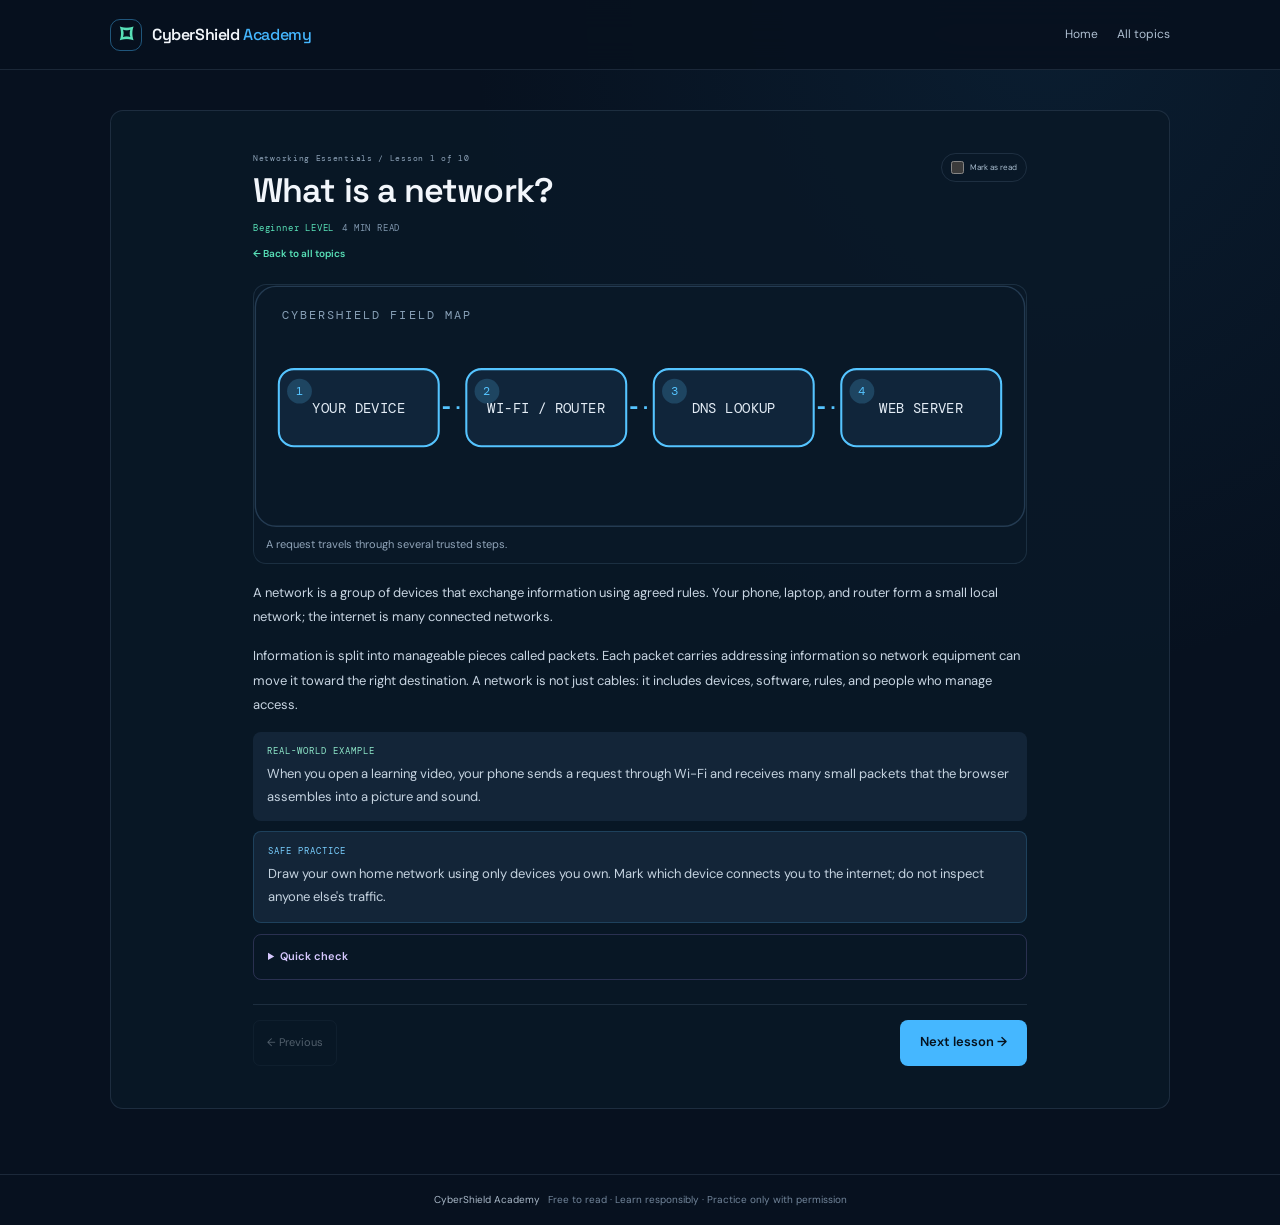
==== article.html @ 7ba35848 "Publish open learning library and article pages" ====
<!DOCTYPE html>
<html lang="en">
<head>
    <meta charset="UTF-8">
    <meta name="viewport" content="width=device-width, initial-scale=1.0">
    <meta name="theme-color" content="#07111f">
    <meta name="description" content="Read free programming, computer science, algorithms, and cybersecurity lessons with explanations, code, diagrams, practice, and quick checks.">
    <title>Article | CyberShield Academy</title>
    <link rel="stylesheet" href="style.css">
</head>
<body class="app-page learn-page-body article-only">
    <header class="app-header">
        <a class="brand" href="index.html" aria-label="CyberShield Academy home"><span class="brand-mark" aria-hidden="true">⌑</span><span>CyberShield <strong>Academy</strong></span></a>
        <nav aria-label="Article navigation"><a href="index.html">Home</a><a href="learn.html#library">All topics</a></nav>
    </header>
    <main class="learn-page app-container">
        <section class="learn-intro">
            <p class="eyebrow"><span class="status-dot"></span> OPEN KNOWLEDGE · NO SIGN-IN REQUIRED</p>
            <div class="learn-intro-row">
                <div>
                    <h1>Learn technology,<br><span>one clear idea at a time.</span></h1>
                    <p>Explore Java, Python, C++, web development, databases, algorithms, AI, computer science, DevOps, and cybersecurity. Every lesson includes a clear explanation, a concept map, code, practice, and a quick check.</p>
                </div>
                <div class="learn-quick-stats" aria-label="Library facts"><div><strong id="learnPathCount">15</strong><span>guided paths</span></div><div><strong id="learnTotalCount">129</strong><span>free lessons</span></div><div><strong id="learnProgressCount">0 / 129</strong><span>read on this browser</span></div></div>
            </div>
        </section>

        <section class="learn-workspace" id="library" aria-label="Programming, computer science, and cybersecurity library">
            <aside class="learn-sidebar">
                <div class="learn-sidebar-title"><div><span class="eyebrow">STUDY BY PATH</span><h2>Topics</h2></div><span class="library-count" id="learnSidebarPathCount">15 PATHS</span></div>
                <div class="learn-path-list" id="pathFilters" role="group" aria-label="Choose a learning path"></div>
                <div class="learn-progress-card" aria-live="polite">
                    <span class="progress-label">YOUR READING PROGRESS</span>
                    <strong id="learnProgressText">0 of 129 lessons read</strong>
                    <div class="dashboard-progress" role="progressbar" aria-label="Lessons read in this browser" aria-valuemin="0" aria-valuemax="129" aria-valuenow="0"><span id="learnProgressFill"></span></div>
                    <small>Saved only on this browser. Reading never requires an account.</small>
                </div>
            </aside>

            <section class="learn-panel" aria-label="Selected learning path">
                <div class="learn-toolbar">
                    <div class="learn-course-heading">
                        <p class="eyebrow" id="activeCourseKicker">FOUNDATION</p>
                        <h2 id="activeCourseTitle">Loading lessons…</h2>
                        <p id="activeCourseDescription" class="app-muted"></p>
                    </div>
                    <div class="learn-search-wrap">
                        <label for="lessonSearch">Search every lesson</label>
                        <input id="lessonSearch" type="search" placeholder="Try “Java”, “arrays”, “SQL”, or “DNS”" autocomplete="off">
                        <div class="learn-level-filter"><label for="levelFilter">Level</label><select id="levelFilter"><option value="all">All levels</option><option value="Beginner">Beginner</option><option value="Intermediate">Intermediate</option><option value="Advanced">Advanced</option></select></div>
                    </div>
                </div>
                <div class="learn-content-grid">
                    <nav class="learn-topic-nav" aria-label="Lessons in this path">
                        <div class="learn-topic-heading"><strong>Lessons</strong><span id="lessonCountLabel">0 topics</span></div>
                        <div class="learn-topic-list" id="lessonCatalog" aria-live="polite"></div>
                        <p class="learn-no-results" id="noResults" hidden>No lessons match. Try another search or level.</p>
                    </nav>
                    <article class="topic-reader" id="lessonReader" aria-live="polite"></article>
                </div>
            </section>
        </section>
    </main>
    <footer class="app-footer learn-footer"><a href="index.html">CyberShield Academy</a><span>Free to read · Learn responsibly · Practice only with permission</span></footer>
    <script src="curriculum.js"></script>
    <script src="curriculum-programming.js"></script>
    <script src="learn.js"></script>
</body>
</html>
---- style.css ----
@import url('https://fonts.googleapis.com/css2?family=DM+Mono:wght@400;500&family=DM+Sans:wght@400;500;600;700&family=Space+Grotesk:wght@400;500;600;700&display=swap');

:root {
    color-scheme: dark;
    --bg: #07111f;
    --surface: #0c1929;
    --surface-raised: #102238;
    --line: rgba(153, 183, 215, .14);
    --text: #f2f6fb;
    --muted: #9aaabd;
    --blue: #45b7ff;
    --mint: #58e0b7;
    --font-body: "DM Sans", Arial, sans-serif;
    --font-display: "Space Grotesk", Arial, sans-serif;
    --font-mono: "DM Mono", Consolas, monospace;
}

* { box-sizing: border-box; }
html { scroll-behavior: smooth; scroll-padding-top: 85px; }
body { margin: 0; background: var(--bg); color: var(--text); font-family: var(--font-body); line-height: 1.6; }
a { color: inherit; text-decoration: none; }
button { font: inherit; }
button, a { -webkit-tap-highlight-color: transparent; }
button:focus-visible, a:focus-visible, summary:focus-visible, input:focus-visible, textarea:focus-visible { outline: 2px solid var(--mint); outline-offset: 4px; }
.section-wrap { width: min(1120px, calc(100% - 48px)); margin-inline: auto; }

.site-header { position: sticky; z-index: 20; top: 0; display: flex; align-items: center; justify-content: space-between; min-height: 76px; padding: 0 max(24px, calc((100% - 1120px) / 2)); border-bottom: 1px solid rgba(153, 183, 215, .1); background: rgba(7, 17, 31, .88); backdrop-filter: blur(18px); }
.brand { display: inline-flex; gap: 10px; align-items: center; font: 600 16px var(--font-display); letter-spacing: -.4px; white-space: nowrap; }
.brand strong { color: var(--blue); font-weight: 500; }
.brand-mark { display: grid; width: 32px; height: 32px; place-items: center; border: 1px solid rgba(69, 183, 255, .42); border-radius: 10px; color: var(--mint); font-size: 24px; line-height: 1; }
.main-nav { display: flex; align-items: center; gap: 32px; color: #b7c5d5; font-size: 13px; }
.main-nav a { transition: color .2s ease; }
.main-nav a:hover, .footer-links a:hover { color: var(--mint); }
.main-nav .nav-cta { padding: 9px 16px; border: 1px solid var(--line); border-radius: 8px; color: var(--text); }
.nav-cta span { padding-left: 6px; color: var(--mint); }
.menu-toggle { display: none; }

.hero { position: relative; display: grid; min-height: 600px; grid-template-columns: 1.05fr .95fr; align-items: center; gap: 54px; padding-block: 70px 80px; }
.hero::before { position: absolute; z-index: -1; top: 5%; left: -20%; width: 58%; height: 80%; border-radius: 50%; background: radial-gradient(ellipse, rgba(20, 91, 145, .16), transparent 67%); content: ""; pointer-events: none; }
.eyebrow { margin: 0 0 17px; color: var(--mint); font: 500 10px var(--font-mono); letter-spacing: 1.65px; }
.status-dot { display: inline-block; width: 7px; height: 7px; margin-right: 7px; border-radius: 50%; background: var(--mint); box-shadow: 0 0 12px rgba(88, 224, 183, .8); vertical-align: 1px; }
.hero h1, .section-heading h2, .about-copy h2, .contact-wrap h2 { margin: 0; font: 600 clamp(42px, 5.4vw, 66px)/1.08 var(--font-display); letter-spacing: -3.2px; }
.hero h1 span, .about-copy h2 span { color: var(--blue); }
.hero-description { max-width: 455px; margin: 22px 0 28px; color: var(--muted); font-size: 16px; line-height: 1.8; }
.hero-actions { display: flex; flex-wrap: wrap; align-items: center; gap: 12px; }
.button { display: inline-flex; min-height: 46px; align-items: center; justify-content: center; gap: 14px; padding: 0 19px; border: 1px solid transparent; border-radius: 8px; font-size: 13px; font-weight: 600; transition: transform .2s ease, background .2s ease, border-color .2s ease; }
.button:hover { transform: translateY(-2px); }
.button-primary { background: var(--blue); color: #06121f; }
.button-primary:hover { background: #81d1ff; }
.button-quiet { border-color: var(--line); color: #d3deea; }
.button-quiet:hover { border-color: rgba(88, 224, 183, .5); }
.hero-proof { display: flex; align-items: center; gap: 13px; margin-top: 38px; }
.proof-avatars { display: flex; padding-left: 4px; }
.proof-avatars span { display: grid; width: 29px; height: 29px; margin-left: -4px; place-items: center; border: 2px solid var(--bg); border-radius: 50%; background: #183c50; color: #9cebd7; font-size: 10px; }
.proof-avatars span:nth-child(2) { background: #34425e; color: #bed0ff; }
.proof-avatars span:nth-child(3) { background: #62485e; color: #f7c5e1; }
.hero-proof p { margin: 0; color: #dae3ec; font-size: 11px; line-height: 1.6; }
.hero-proof p span { color: var(--muted); }

.hero-visual { position: relative; display: grid; min-height: 410px; place-items: center; overflow: hidden; border: 1px solid rgba(129, 175, 212, .1); border-radius: 24px; background: radial-gradient(ellipse at 50% 48%, rgba(23, 80, 119, .34), rgba(11, 25, 42, .65) 57%, rgba(8, 20, 34, .8)); }
.orbit { position: absolute; width: 330px; height: 330px; border: 1px solid rgba(103, 161, 206, .15); border-radius: 50%; transform: rotate(-24deg) scaleY(.74); }
.orbit-two { width: 260px; height: 260px; border-style: dashed; border-color: rgba(88, 224, 183, .18); transform: rotate(55deg) scaleY(.86); }
.shield-illustration { position: relative; display: grid; width: 152px; height: 172px; place-items: center; background: linear-gradient(155deg, #70e4d3, #35a9ff 60%, #3764da); clip-path: polygon(50% 0, 94% 16%, 89% 68%, 75% 87%, 50% 100%, 25% 87%, 11% 68%, 6% 16%); filter: drop-shadow(0 0 30px rgba(59, 186, 239, .3)); }
.shield-inner { display: grid; width: 128px; height: 148px; place-items: center; background: linear-gradient(155deg, #123f54, #0d2942 65%, #172854); clip-path: polygon(50% 0, 94% 16%, 89% 68%, 75% 87%, 50% 100%, 25% 87%, 11% 68%, 6% 16%); }
.shield-symbol { color: var(--mint); font: 600 62px var(--font-display); text-shadow: 0 0 24px rgba(88, 224, 183, .5); }
.floating-card { position: absolute; display: flex; align-items: center; border: 1px solid rgba(145, 180, 214, .18); border-radius: 10px; background: rgba(12, 27, 44, .91); box-shadow: 0 14px 40px rgba(0, 0, 0, .22); backdrop-filter: blur(12px); }
.card-threat { top: 15%; right: 2%; gap: 9px; padding: 10px 12px; }
.mini-icon { display: grid; width: 29px; height: 29px; place-items: center; border-radius: 8px; background: rgba(88, 224, 183, .12); color: var(--mint); font-size: 18px; }
.card-threat strong, .card-threat small, .card-progress strong, .card-progress small { display: block; }
.card-threat strong { font-size: 10px; }
.card-threat small, .card-progress small { color: var(--muted); font-size: 9px; }
.signal { margin-left: 8px; color: var(--mint); font-size: 8px; }
.card-progress { right: 5%; bottom: 11%; display: block; width: 194px; padding: 13px; }
.progress-label { display: block; margin-bottom: 5px; color: var(--mint); font: 9px var(--font-mono); letter-spacing: 1px; }
.card-progress strong { margin-bottom: 10px; font-size: 11px; }
.progress-track { height: 4px; margin-bottom: 7px; border-radius: 8px; background: #263a4d; }
.progress-track span { display: block; width: 42%; height: 100%; border-radius: inherit; background: linear-gradient(90deg, var(--mint), var(--blue)); }
.visual-caption { position: absolute; bottom: 18px; left: 19px; color: #718499; font: 9px var(--font-mono); letter-spacing: 1.1px; }

.trust-strip { display: grid; grid-template-columns: repeat(4, 1fr); gap: 18px; padding: 23px max(24px, calc((100% - 980px) / 2)); border-block: 1px solid var(--line); background: rgba(12, 25, 41, .5); }
.trust-strip div { display: flex; align-items: baseline; justify-content: center; gap: 8px; }
.trust-strip strong { color: #e7f2fc; font: 600 16px var(--font-display); }
.trust-strip span { color: #8496aa; font-size: 11px; }

.courses-section { padding-block: 105px 110px; }
.section-heading { display: flex; align-items: end; justify-content: space-between; gap: 25px; margin-bottom: 28px; }
.section-heading h2, .about-copy h2 { font-size: clamp(32px, 4vw, 43px); letter-spacing: -1.8px; }
.accent-dot { color: var(--mint); }
.section-intro { margin: 12px 0 0; color: var(--muted); font-size: 13px; }
.text-link { padding-bottom: 5px; color: #b7c9da; font-size: 12px; }
.text-link span, .course-link span { padding-left: 6px; color: var(--mint); }
.course-filters { display: flex; flex-wrap: wrap; gap: 8px; margin-bottom: 22px; }
.filter-chip { padding: 7px 12px; border: 1px solid var(--line); border-radius: 20px; background: transparent; color: #a7b6c7; cursor: pointer; font-size: 11px; transition: .2s ease; }
.filter-chip:hover, .filter-chip.active { border-color: rgba(88, 224, 183, .45); background: rgba(88, 224, 183, .08); color: var(--mint); }
.course-grid { display: grid; grid-template-columns: repeat(3, 1fr); gap: 15px; }
.course-card { min-height: 250px; padding: 22px; border: 1px solid var(--line); border-radius: 13px; background: linear-gradient(145deg, rgba(16, 34, 56, .8), rgba(10, 23, 39, .75)); transition: transform .25s ease, border-color .25s ease, background .25s ease; }
.course-card:hover { transform: translateY(-4px); border-color: rgba(69, 183, 255, .4); background: linear-gradient(145deg, rgba(18, 43, 68, .95), rgba(10, 23, 39, .85)); }
.course-icon { display: grid; width: 39px; height: 39px; place-items: center; border-radius: 10px; font: 500 17px var(--font-mono); }
.icon-blue { background: rgba(69, 183, 255, .13); color: #73caff; }
.icon-green { background: rgba(88, 224, 183, .12); color: #77edc8; }
.icon-purple { background: rgba(164, 136, 255, .13); color: #b9a2ff; }
.icon-orange { background: rgba(255, 171, 106, .12); color: #ffb47c; }
.icon-pink { background: rgba(255, 128, 178, .12); color: #ff9fca; }
.icon-teal { background: rgba(94, 212, 219, .12); color: #7de1e7; }
.course-kicker { margin: 18px 0 8px; color: #7e94aa; font: 9px var(--font-mono); letter-spacing: .9px; }
.course-card h3 { margin: 0 0 8px; font: 500 17px var(--font-display); letter-spacing: -.4px; }
.course-card > p:not(.course-kicker) { min-height: 54px; margin: 0; color: var(--muted); font-size: 11px; line-height: 1.65; }
.course-link { display: inline-block; margin-top: 15px; color: #d9e7f3; font-size: 11px; font-weight: 600; }
.empty-filter { color: var(--muted); }

.about-section { padding-block: 95px; border-block: 1px solid rgba(153, 183, 215, .08); background: linear-gradient(110deg, rgba(11, 26, 43, .9), rgba(7, 17, 31, .6)); }
.about-grid { display: grid; grid-template-columns: 1fr 1fr; align-items: center; gap: 85px; }
.about-visual { position: relative; min-height: 335px; display: grid; place-items: center; }
.terminal-window { width: min(410px, 100%); overflow: hidden; border: 1px solid rgba(99, 178, 211, .27); border-radius: 12px; background: #081522; box-shadow: 0 28px 65px rgba(0, 0, 0, .32); transform: rotate(-2deg); }
.terminal-top { display: flex; height: 37px; align-items: center; gap: 5px; padding: 0 13px; border-bottom: 1px solid rgba(153, 183, 215, .1); background: #102238; }
.terminal-top > span { width: 7px; height: 7px; border-radius: 50%; background: #ff776d; }
.terminal-top > span:nth-child(2) { background: #ffc966; }
.terminal-top > span:nth-child(3) { background: #58d7a2; }
.terminal-top small { margin-left: auto; color: #71869b; font: 9px var(--font-mono); }
.terminal-content { padding: 19px 22px 23px; font: 11px/2 var(--font-mono); }
.terminal-content p { margin: 0; }
.terminal-green, .terminal-highlight { color: var(--mint); }
.terminal-muted { color: #8296aa; }
.cursor { animation: blink 1.1s steps(2, start) infinite; }
@keyframes blink { to { visibility: hidden; } }
.about-sticker { position: absolute; right: -5px; bottom: 22px; padding: 12px 15px; border: 1px solid rgba(88, 224, 183, .34); border-radius: 8px; background: #0d2b37; color: #8fe6d0; font: 9px/1.6 var(--font-mono); letter-spacing: 1px; transform: rotate(5deg); }
.about-sticker span { padding-left: 7px; color: var(--mint); font-size: 16px; }
.about-copy > p:not(.eyebrow) { margin: 18px 0; color: var(--muted); font-size: 13px; line-height: 1.8; }
.value-list { display: grid; gap: 13px; margin: 21px 0 25px; }
.value-list > div { display: flex; align-items: flex-start; gap: 11px; }
.check-mark { display: grid; flex: 0 0 19px; width: 19px; height: 19px; margin-top: 2px; place-items: center; border-radius: 50%; background: rgba(88, 224, 183, .1); color: var(--mint); font-size: 11px; }
.value-list p { margin: 0; color: var(--muted); font-size: 11px; line-height: 1.6; }
.value-list strong { color: #e6eef7; font-size: 12px; font-weight: 600; }
.faq-section { padding-block: 97px; }
.faq-section .section-heading { margin-bottom: 23px; }
.faq-list { max-width: 800px; border-top: 1px solid var(--line); }
.faq-list details { border-bottom: 1px solid var(--line); }
.faq-list summary { display: flex; align-items: center; justify-content: space-between; gap: 20px; padding: 17px 2px; color: #e5edf6; cursor: pointer; font-size: 13px; font-weight: 500; list-style: none; }
.faq-list summary::-webkit-details-marker { display: none; }
.faq-list summary span { color: var(--mint); font-size: 19px; transition: transform .2s ease; }
.faq-list details[open] summary span { transform: rotate(45deg); }
.faq-list details p { max-width: 690px; margin: -4px 0 18px; color: var(--muted); font-size: 12px; line-height: 1.8; }
.contact-section { padding-block: 52px; background: linear-gradient(105deg, #105b76, #116596 56%, #343f95); }
.contact-wrap { display: flex; align-items: center; justify-content: space-between; gap: 30px; }
.contact-wrap .eyebrow { color: #99f5db; }
.contact-wrap h2 { font-size: clamp(28px, 4vw, 40px); letter-spacing: -1.5px; }
.contact-wrap > div > p:last-child { margin: 12px 0 0; color: #c1d9e9; font-size: 12px; }
.button-light { flex: 0 0 auto; background: #f1f8fc; color: #102238; }
.button-light:hover { background: #fff; }
.site-footer { background: #060e18; }
.footer-main { display: flex; min-height: 96px; align-items: center; justify-content: space-between; gap: 20px; }
.footer-main > p { color: #8092a5; font-size: 11px; }
.footer-links { display: flex; flex-wrap: wrap; gap: 18px; color: #a8b7c7; font-size: 10px; }
.footer-bottom { display: flex; justify-content: space-between; gap: 15px; padding-block: 16px; border-top: 1px solid rgba(153, 183, 215, .1); color: #74869a; font-size: 9px; }

/* Account and dashboard share the academy palette and controls. */
.app-page { min-height: 100vh; background: radial-gradient(ellipse at 20% 5%, rgba(19, 84, 125, .2), transparent 42%), var(--bg); }
.app-header { position: sticky; z-index: 10; top: 0; display: flex; min-height: 70px; align-items: center; justify-content: space-between; padding: 0 max(24px, calc((100% - 1060px) / 2)); border-bottom: 1px solid var(--line); background: rgba(7, 17, 31, .9); backdrop-filter: blur(15px); }
.app-header nav { display: flex; align-items: center; gap: 19px; color: #aebed0; font-size: 12px; }
.app-header nav a:hover { color: var(--mint); }
.app-container { width: min(1060px, calc(100% - 40px)); margin: 0 auto; padding-block: 44px 70px; }
.app-container h1, .auth-panel h1 { font: 600 clamp(29px, 4vw, 40px)/1.15 var(--font-display); letter-spacing: -1.4px; }
.app-container h1 span { color: var(--blue); }
.app-muted { color: var(--muted); font-size: 13px; }
.dashboard-top { display: flex; align-items: flex-end; justify-content: space-between; gap: 24px; margin-bottom: 28px; }
.dashboard-top .eyebrow { margin-bottom: 10px; }
.dashboard-stats { display: grid; grid-template-columns: repeat(3, 1fr); gap: 13px; margin-bottom: 34px; }
.stat-card { padding: 18px; border: 1px solid var(--line); border-radius: 11px; background: rgba(13, 30, 49, .8); }
.stat-card strong { display: block; color: var(--mint); font: 600 25px var(--font-display); }
.stat-card span { color: var(--muted); font-size: 10px; }
.dashboard-section-title { display: flex; align-items: center; justify-content: space-between; gap: 20px; margin: 34px 0 16px; }
.dashboard-section-title h2 { margin: 0; font: 500 20px var(--font-display); }
.dashboard-courses { display: grid; grid-template-columns: repeat(2, 1fr); gap: 13px; }
.dashboard-course { padding: 19px; border: 1px solid var(--line); border-radius: 12px; background: rgba(13, 30, 49, .72); }
.dashboard-course-head { display: flex; align-items: flex-start; justify-content: space-between; gap: 12px; }
.dashboard-course h3 { margin: 0 0 7px; font: 500 16px var(--font-display); }
.dashboard-course p { margin: 0 0 13px; color: var(--muted); font-size: 11px; }
.course-count { color: #8da1b7; font: 10px var(--font-mono); }
.dashboard-progress { height: 5px; margin: 13px 0 9px; border-radius: 5px; background: #23384e; }
.dashboard-progress span { display: block; height: 100%; border-radius: inherit; background: linear-gradient(90deg, var(--mint), var(--blue)); transition: width .25s ease; }
.lesson-list { display: grid; gap: 7px; margin: 13px 0 0; padding: 0; list-style: none; }
.lesson-list li { color: #c2cfdd; font-size: 11px; }
.lesson-header { display: flex; align-items: center; gap: 8px; }
.lesson-list input { flex: 0 0 auto; accent-color: var(--mint); }
.lesson-list label { color: #8fa2b6; cursor: pointer; font-size: 9px; }
.lesson-expand { flex: 1; padding: 5px 0; border: 0; background: transparent; color: #c2cfdd; cursor: pointer; text-align: left; font-size: 11px; }
.lesson-expand::after { float: right; padding-right: 5px; color: var(--mint); content: "+"; }
.lesson-expand[aria-expanded="true"]::after { content: "−"; }
.lesson-content { margin: 3px 25px 9px 0; color: var(--muted); font-size: 10px; line-height: 1.7; }
.dashboard-empty { padding: 27px; border: 1px dashed rgba(153, 183, 215, .22); border-radius: 12px; color: var(--muted); text-align: center; }
.dashboard-empty a { display: inline-block; margin-top: 8px; color: var(--mint); font-size: 12px; }
.dashboard-actions { display: flex; align-items: center; gap: 11px; }
.small-button { min-height: 37px; padding: 0 13px; border: 1px solid var(--line); border-radius: 7px; background: transparent; color: #d8e4ef; cursor: pointer; font-size: 11px; }
.small-button:hover { border-color: rgba(88, 224, 183, .5); color: var(--mint); }
.danger-button { color: #ff9b9b; }
.app-footer { padding: 17px 20px; border-top: 1px solid var(--line); color: #72859a; text-align: center; font-size: 10px; }
.auth-layout { display: grid; width: min(940px, calc(100% - 40px)); min-height: calc(100vh - 120px); grid-template-columns: .9fr 1.1fr; align-items: center; gap: 80px; margin: 0 auto; padding-block: 50px; }
.auth-aside h1 { margin: 0; font: 600 clamp(38px, 5vw, 55px)/1.08 var(--font-display); letter-spacing: -2.5px; }
.auth-aside h1 span { color: var(--blue); }
.auth-aside > p:not(.eyebrow) { max-width: 360px; margin: 17px 0 25px; color: var(--muted); font-size: 13px; line-height: 1.8; }
.auth-aside-note { display: flex; align-items: center; gap: 9px; margin-top: 12px; color: #b6c6d6; font-size: 11px; }
.auth-aside-note .check-mark { width: 18px; height: 18px; flex-basis: 18px; }
.auth-panel { padding: 30px; border: 1px solid var(--line); border-radius: 15px; background: rgba(12, 27, 44, .9); box-shadow: 0 25px 70px rgba(0, 0, 0, .2); }
.auth-panel .eyebrow { margin-bottom: 10px; }
.auth-panel h2 { margin: 0; font: 600 27px var(--font-display); letter-spacing: -.8px; }
.auth-subtitle { margin: 5px 0 20px; color: var(--muted); font-size: 11px; }
.auth-tabs { display: grid; grid-template-columns: 1fr 1fr; gap: 5px; margin-bottom: 21px; padding: 4px; border-radius: 8px; background: #081522; }
.auth-tabs button { padding: 9px 5px; border: 0; border-radius: 6px; background: transparent; color: #96a9bc; cursor: pointer; font-size: 11px; }
.auth-tabs button.active { background: #18334c; color: #e6f4ff; }
.auth-panel form > label, .label-row label { display: block; margin: 13px 0 6px; color: #d3deea; font-size: 10px; font-weight: 600; }
.auth-panel input:not([type="checkbox"]) { display: block; width: 100%; height: 42px; padding: 0 12px; border: 1px solid rgba(153, 183, 215, .18); border-radius: 7px; background: #081522; color: var(--text); font: 11px var(--font-body); }
.auth-panel input::placeholder { color: #657b91; }
.label-row { display: flex; align-items: center; justify-content: space-between; }
.inline-button { margin-top: 13px; padding: 0; border: 0; background: transparent; color: var(--mint); cursor: pointer; font-size: 10px; }
.password-field { position: relative; }
.password-field input { padding-right: 58px !important; }
.password-toggle { position: absolute; top: 50%; right: 10px; padding: 4px; border: 0; background: transparent; color: var(--mint); cursor: pointer; font-size: 10px; transform: translateY(-50%); }
.remember-option { display: flex !important; align-items: center; gap: 7px; margin: 13px 0 !important; color: var(--muted) !important; font-size: 10px !important; font-weight: 400 !important; }
.remember-option input { width: 13px; height: 13px; margin: 0; accent-color: var(--mint); }
.auth-submit { width: 100%; margin-top: 12px; cursor: pointer; font-family: var(--font-body); }
.auth-message { min-height: 18px; margin: 12px 0 0; color: var(--mint); font-size: 11px; }
.auth-message.error { color: #ff9a9a; }
.demo-disclaimer { margin: 11px 0 0; padding-top: 13px; border-top: 1px solid var(--line); color: #8497aa; font-size: 9px; line-height: 1.7; }
.password-strength { height: 3px; margin-top: 8px; overflow: hidden; border-radius: 4px; background: #26394d; }
.password-strength span { display: block; width: 0; height: 100%; border-radius: inherit; background: #ff9b9b; transition: width .2s ease, background .2s ease; }
.password-hint { margin: 5px 0 6px; color: #8799ac; font-size: 9px; }
[hidden] { display: none !important; }

@media (max-width: 800px) {
    .main-nav { gap: 19px; }
    .hero { min-height: auto; grid-template-columns: 1fr 1fr; gap: 28px; padding-block: 70px; }
    .hero-visual { min-height: 350px; }
    .course-grid { grid-template-columns: repeat(2, 1fr); }
    .about-grid { gap: 35px; }
    .trust-strip { grid-template-columns: repeat(2, 1fr); }
}
@media (max-width: 620px) {
    html { scroll-padding-top: 68px; }
    .section-wrap { width: min(100% - 36px, 500px); }
    .site-header { min-height: 65px; padding-inline: 18px; }
    .brand { font-size: 14px; }
    .menu-toggle { display: grid; width: 38px; height: 36px; align-content: center; justify-items: center; gap: 5px; border: 1px solid var(--line); border-radius: 7px; background: transparent; cursor: pointer; }
    .menu-toggle span { width: 16px; height: 1px; background: var(--text); }
    .main-nav { position: absolute; top: 64px; right: 0; left: 0; display: none; align-items: stretch; gap: 0; padding: 8px 18px 14px; border-bottom: 1px solid var(--line); background: #091522; }
    .main-nav.open { display: flex; flex-direction: column; }
    .main-nav a { padding: 11px 5px; }
    .main-nav .nav-cta { margin-top: 6px; padding-inline: 10px; }
    .hero { grid-template-columns: 1fr; gap: 34px; padding-block: 59px 45px; }
    .hero h1 { font-size: clamp(43px, 12vw, 58px); letter-spacing: -2.6px; }
    .hero-description { max-width: 410px; font-size: 14px; }
    .hero-proof { margin-top: 27px; }
    .hero-visual { min-height: 320px; }
    .orbit { width: 270px; height: 270px; }
    .orbit-two { width: 220px; height: 220px; }
    .shield-illustration { width: 130px; height: 148px; }
    .shield-inner { width: 109px; height: 127px; }
    .shield-symbol { font-size: 52px; }
    .card-threat { top: 10%; right: 2%; }
    .card-progress { right: 3%; bottom: 12%; }
    .trust-strip { gap: 14px 5px; padding: 19px 15px; }
    .trust-strip div { flex-direction: column; align-items: center; gap: 1px; text-align: center; }
    .trust-strip strong { font-size: 14px; }
    .trust-strip span { font-size: 9px; }
    .courses-section { padding-block: 68px; }
    .section-heading { align-items: flex-start; flex-direction: column; gap: 12px; }
    .section-heading h2, .about-copy h2 { font-size: 34px; }
    .course-grid { grid-template-columns: 1fr; gap: 10px; }
    .course-card { min-height: auto; padding: 19px; }
    .course-card > p:not(.course-kicker) { min-height: 0; }
    .course-link { margin-top: 13px; }
    .about-section { padding-block: 65px; }
    .about-grid { grid-template-columns: 1fr; gap: 25px; }
    .about-visual { min-height: 270px; }
    .terminal-window { width: 95%; }
    .about-sticker { right: 0; bottom: 7px; }
    .faq-section { padding-block: 65px; }
    .contact-wrap { align-items: flex-start; flex-direction: column; gap: 23px; }
    .footer-main { align-items: flex-start; flex-direction: column; justify-content: center; gap: 12px; padding-block: 23px; }
    .footer-main > p { margin: 0; }
    .footer-links { gap: 13px; }
    .footer-bottom { flex-direction: column; gap: 6px; }
    .app-header { min-height: 63px; padding-inline: 18px; }
    .app-header nav { gap: 11px; font-size: 10px; }
    .app-header .brand { max-width: 180px; }
    .app-header .brand-mark { width: 28px; height: 28px; }
    .app-container { width: calc(100% - 32px); padding-block: 33px 52px; }
    .auth-layout { width: min(480px, calc(100% - 32px)); min-height: auto; grid-template-columns: 1fr; gap: 24px; padding-block: 35px; }
    .auth-aside h1 { font-size: 36px; }
    .auth-aside > p:not(.eyebrow) { margin: 10px 0; }
    .auth-aside-note { display: none; }
    .auth-panel { padding: 22px 18px; }
    .dashboard-top { align-items: flex-start; flex-direction: column; }
    .dashboard-stats { gap: 8px; }
    .stat-card { padding: 12px 10px; }
    .stat-card strong { font-size: 21px; }
    .stat-card span { font-size: 9px; }
    .dashboard-courses { grid-template-columns: 1fr; }
}
@media (prefers-reduced-motion: reduce) {
    *, *::before, *::after { scroll-behavior: auto !important; animation-duration: .01ms !important; animation-iteration-count: 1 !important; transition-duration: .01ms !important; }
}

/* Expanded curriculum: readable lesson panels and original, responsive concept maps. */
.course-map { margin: 14px 0 13px; overflow: hidden; border: 1px solid rgba(114, 151, 184, .18); border-radius: 13px; background: #091827; }
.course-map svg { display: block; width: 100%; height: auto; }
.course-map figcaption { padding: 8px 12px 10px; color: #91a5ba; font-size: 11px; line-height: 1.5; }
.diagram-label { fill: #88a0b7; font: 9px var(--font-mono); letter-spacing: 1.5px; }
.diagram-number { font: 9px var(--font-mono); }
.diagram-node-label { fill: #e4edf6; font: 10px var(--font-mono); letter-spacing: .3px; }
.lesson-header { align-items: center; }
.lesson-row-level { flex: 0 0 auto; padding: 4px 7px; border: 1px solid rgba(88, 224, 183, .2); border-radius: 20px; color: #8ee7c9; font: 9px var(--font-mono); text-transform: uppercase; }
.lesson-content[hidden] { display: none !important; }
.lesson-content { display: block; margin: 9px 0 12px; padding: 15px; border: 1px solid rgba(88, 224, 183, .17); border-left: 3px solid var(--mint); border-radius: 10px; background: rgba(5, 18, 31, .82); color: #c5d3e0; font-size: 13px; line-height: 1.75; }
.lesson-meta { display: flex; flex-wrap: wrap; justify-content: space-between; gap: 8px; margin-bottom: 10px; color: #7f96ad; font: 9px var(--font-mono); letter-spacing: .8px; }
.lesson-level { color: var(--mint); }
.lesson-reading p, .lesson-panel p, .lesson-check p, .lesson-answer p { margin: 0 0 10px; color: #c5d3e0; font-size: 13px; line-height: 1.75; }
.lesson-panel { margin-top: 10px; padding: 11px 12px; border-radius: 8px; background: rgba(24, 44, 64, .72); }
.lesson-panel h4 { margin: 0 0 5px; color: #8ee7c9; font: 9px var(--font-mono); letter-spacing: 1px; }
.lesson-panel p { margin-bottom: 0; }
.lesson-practice { border: 1px solid rgba(85, 196, 255, .18); }
.lesson-practice h4 { color: #79cfff; }
.lesson-check { margin-top: 11px; padding: 11px 12px; border: 1px solid rgba(180, 154, 255, .2); border-radius: 8px; }
.lesson-check summary, .lesson-answer summary { color: #d7c9ff; cursor: pointer; font-size: 12px; font-weight: 600; }
.lesson-check > p { margin: 9px 0; }
.lesson-answer { margin-top: 7px; }
.lesson-answer p { margin: 8px 0 0; }
.lesson-reference { display: inline-block; margin-top: 11px; color: #79cfff; font-size: 11px; text-decoration: none; }
.lesson-reference:hover { text-decoration: underline; }
.learn-page-body { background: radial-gradient(ellipse at 82% 0%, rgba(23, 80, 119, .2), transparent 39%), var(--bg); }
.learn-page { width: min(1320px, calc(100% - 48px)); padding-block: 40px 65px; }
.learn-intro { margin-bottom: 27px; padding: 26px 29px; border: 1px solid rgba(88, 224, 183, .18); border-radius: 16px; background: linear-gradient(120deg, rgba(13, 33, 51, .97), rgba(9, 24, 39, .9)); }
.learn-intro-row { display: grid; grid-template-columns: 1.3fr .7fr; align-items: end; gap: 35px; }
.learn-intro h1 { margin: 0; font: 600 clamp(34px, 4.5vw, 54px)/1.06 var(--font-display); letter-spacing: -2.3px; }
.learn-intro h1 span { color: var(--blue); }
.learn-intro-row > div:first-child > p:last-child { max-width: 720px; margin: 15px 0 0; color: var(--muted); font-size: 13px; line-height: 1.8; }
.learn-quick-stats { display: grid; grid-template-columns: repeat(3, 1fr); gap: 8px; }
.learn-quick-stats div { padding: 10px 9px; border: 1px solid rgba(153, 183, 215, .12); border-radius: 9px; background: rgba(5, 18, 31, .48); text-align: center; }
.learn-quick-stats strong, .learn-quick-stats span { display: block; }
.learn-quick-stats strong { color: var(--mint); font: 600 20px var(--font-display); }
.learn-quick-stats span { color: #8fa2b6; font-size: 9px; }
.learn-workspace { display: grid; grid-template-columns: 245px minmax(0, 1fr); align-items: start; gap: 16px; }
.learn-sidebar, .learn-panel { min-width: 0; border: 1px solid var(--line); border-radius: 13px; background: rgba(10, 24, 39, .88); }
.learn-sidebar { position: sticky; top: 86px; padding: 16px 12px 13px; }
.learn-sidebar-title { display: flex; align-items: end; justify-content: space-between; gap: 10px; padding: 0 5px 12px; }
.learn-sidebar-title .eyebrow { margin-bottom: 2px; font-size: 8px; }
.learn-sidebar-title h2 { margin: 0; font: 500 19px var(--font-display); }
.library-count { color: #8197ac; font: 8px var(--font-mono); }
.learn-path-list { display: grid; gap: 5px; }
.learn-path-button { display: grid; width: 100%; gap: 2px; padding: 9px 10px; border: 1px solid transparent; border-radius: 8px; background: transparent; color: #bdcbd9; cursor: pointer; text-align: left; }
.learn-path-button:hover, .learn-path-button.active { border-color: rgba(88, 224, 183, .21); background: rgba(88, 224, 183, .08); color: #f2f6fb; }
.learn-path-name { font-size: 11px; font-weight: 600; }
.learn-path-count { color: #8399ae; font: 8px var(--font-mono); }
.learn-progress-card { margin-top: 14px; padding: 12px 10px; border-top: 1px solid var(--line); }
.learn-progress-card > strong { display: block; margin-top: 7px; color: #e3eef8; font-size: 10px; }
.learn-progress-card .dashboard-progress { margin: 8px 0; }
.learn-progress-card small { display: block; color: #8498ac; font-size: 8px; line-height: 1.6; }
.learn-panel { overflow: hidden; }
.learn-toolbar { display: grid; grid-template-columns: 1fr minmax(240px, .46fr); align-items: end; gap: 22px; padding: 21px 22px; border-bottom: 1px solid var(--line); }
.learn-course-heading .eyebrow { margin-bottom: 6px; font-size: 8px; }
.learn-course-heading h2 { margin: 0; font: 500 23px/1.2 var(--font-display); letter-spacing: -.6px; }
.learn-course-heading .app-muted { margin: 7px 0 0; font-size: 10px; line-height: 1.65; }
.learn-search-wrap { display: grid; grid-template-columns: 1fr auto; align-items: center; gap: 6px 11px; }
.learn-search-wrap > label { grid-column: 1 / -1; color: #c2d0de; font-size: 9px; font-weight: 600; }
.learn-search-wrap input, .learn-level-filter select { height: 37px; min-width: 0; padding: 0 10px; border: 1px solid rgba(153, 183, 215, .2); border-radius: 7px; background: #071522; color: var(--text); font: 10px var(--font-body); }
.learn-search-wrap input::placeholder { color: #70859a; }
.learn-level-filter { display: flex; align-items: center; gap: 6px; }
.learn-level-filter label { color: #8fa2b6; font-size: 8px; }
.learn-level-filter select { padding-inline: 7px; }
.learn-content-grid { display: grid; grid-template-columns: minmax(205px, .37fr) minmax(0, .95fr); align-items: start; min-height: 610px; }
.learn-topic-nav { position: sticky; top: 82px; padding: 14px 10px; border-right: 1px solid var(--line); }
.learn-topic-heading { display: flex; justify-content: space-between; gap: 8px; padding: 0 5px 10px; color: #dfeaf5; font-size: 10px; }
.learn-topic-heading span { color: #8499ae; font: 8px var(--font-mono); }
.learn-topic-list { display: grid; max-height: 64vh; gap: 4px; overflow-y: auto; scrollbar-color: #29445d transparent; scrollbar-width: thin; }
.learn-topic-button { display: grid; gap: 6px; padding: 9px 9px; border: 1px solid transparent; border-radius: 7px; background: transparent; color: #b8c7d6; cursor: pointer; text-align: left; }
.learn-topic-button:hover, .learn-topic-button.active { border-color: rgba(69, 183, 255, .19); background: rgba(69, 183, 255, .08); color: #f2f6fb; }
.learn-topic-title { font-size: 10px; line-height: 1.45; }
.learn-topic-meta { display: flex; flex-wrap: wrap; align-items: center; gap: 6px; }
.learn-topic-meta .lesson-row-level { padding: 2px 6px; font-size: 7px; }
.learn-topic-time, .learn-topic-done { color: #7e93a8; font: 8px var(--font-mono); }
.learn-topic-done { color: var(--mint); }
.learn-no-results { padding: 14px; color: #a5b5c4; font-size: 10px; }
.topic-reader { min-width: 0; padding: 25px clamp(18px, 3vw, 38px) 35px; scroll-margin-top: 85px; }
.topic-reader-head { position: relative; padding-right: 105px; }
.topic-breadcrumb { margin: 0 0 8px; color: #8fa4b9; font: 8px var(--font-mono); letter-spacing: .7px; }
.topic-reader h1 { margin: 0; color: #f2f6fb; font: 600 clamp(24px, 3vw, 34px)/1.2 var(--font-display); letter-spacing: -.9px; }
.topic-reader-head .lesson-meta { justify-content: flex-start; margin: 10px 0 0; }
.lesson-done-toggle { position: absolute; top: 0; right: 0; display: inline-flex; align-items: center; gap: 6px; padding: 7px 9px; border: 1px solid var(--line); border-radius: 20px; color: #a9bdcf; cursor: pointer; font-size: 8px; }
.lesson-done-toggle input { margin: 0; accent-color: var(--mint); }
.learn-course-map { margin-block: 20px 15px; }
.topic-reading { margin-top: 17px; }
.topic-reading p { margin: 0 0 14px; color: #c8d5e2; font-size: 13px; line-height: 1.9; }
.topic-reader .lesson-panel { padding: 13px 14px; }
.topic-reader .lesson-panel h3 { margin: 0 0 6px; color: #8ee7c9; font: 9px var(--font-mono); letter-spacing: 1px; }
.topic-reader .lesson-practice h3 { color: #79cfff; }
.topic-quick-check { padding: 13px 14px; }
.topic-quick-check summary { font-size: 11px; }
.topic-quick-check > p { margin-top: 9px; }
.topic-references { display: grid; gap: 3px; margin-top: 8px; }
.topic-next-nav { display: flex; justify-content: space-between; gap: 10px; margin-top: 24px; padding-top: 15px; border-top: 1px solid var(--line); }
.topic-next-nav button:disabled { opacity: .35; cursor: not-allowed; transform: none; }
.learn-footer { display: flex; justify-content: center; flex-wrap: wrap; gap: 8px; }
.learn-footer a { color: #aab9c8; }
.learn-footer a:hover { color: var(--mint); }
@media (max-width: 980px) {
    .learn-intro-row { grid-template-columns: 1fr; gap: 20px; }
    .learn-quick-stats { max-width: 440px; }
    .learn-workspace { grid-template-columns: 1fr; }
    .learn-sidebar { position: static; }
    .learn-path-list { display: flex; overflow-x: auto; padding-bottom: 5px; }
    .learn-path-button { min-width: 145px; }
    .learn-progress-card { display: none; }
    .learn-topic-nav { top: 63px; }
}
@media (max-width: 700px) {
    .learn-page { width: calc(100% - 24px); padding-block: 20px 42px; }
    .learn-intro { padding: 20px 17px; }
    .learn-intro h1 { font-size: 34px; letter-spacing: -1.5px; }
    .learn-quick-stats strong { font-size: 17px; }
    .learn-quick-stats span { font-size: 8px; }
    .learn-toolbar { grid-template-columns: 1fr; gap: 14px; padding: 17px 15px; }
    .learn-search-wrap { grid-template-columns: 1fr; }
    .learn-level-filter { justify-content: space-between; }
    .learn-level-filter select { flex: 1; }
    .learn-content-grid { grid-template-columns: 1fr; }
    .learn-topic-nav { position: static; padding: 12px; border-right: 0; border-bottom: 1px solid var(--line); }
    .learn-topic-list { display: flex; max-height: none; overflow-x: auto; padding-bottom: 4px; }
    .learn-topic-button { min-width: 160px; }
    .topic-reader { padding: 20px 15px 28px; }
    .topic-reader-head { padding-right: 0; }
    .lesson-done-toggle { position: static; margin-top: 11px; }
    .topic-reader h1 { font-size: 25px; }
}
@media (max-width: 620px) {
    .course-map { margin-inline: -3px; }
    .course-map figcaption { font-size: 10px; }
    .dashboard-course { padding: 14px; }
    .lesson-content { padding: 12px; font-size: 13px; }
    .lesson-row-level { font-size: 8px; }
    .lesson-header { flex-wrap: wrap; }
    .lesson-expand { min-width: 55%; font-size: 12px; }
    .lesson-list input { width: 18px; height: 18px; }
}

.lesson-code-block { margin: 18px 0; overflow: hidden; border: 1px solid rgba(132, 170, 205, .2); border-radius: 10px; background: #07131f; }
.lesson-code-head { display: flex; justify-content: space-between; padding: 9px 12px; border-bottom: 1px solid rgba(132, 170, 205, .14); color: #8ee7c9; font: 8px var(--font-mono); letter-spacing: .8px; }
.lesson-code-language { color: #7e93a8; text-transform: uppercase; }
.lesson-code-block pre { max-width: 100%; margin: 0; padding: 15px; overflow: auto; color: #d6e5f3; font: 12px/1.7 var(--font-mono); white-space: pre; }
.lesson-code-block code { font: inherit; }

.learn-article-link { display: inline-flex; margin-top: 12px; color: var(--mint); font-size: 10px; font-weight: 600; }
.learn-article-link:hover { color: #dffbf2; }
body.article-only .learn-intro, body.article-only .learn-sidebar, body.article-only .learn-toolbar, body.article-only .learn-topic-nav { display: none; }
body.article-only .learn-page { max-width: 1060px; }
body.article-only .learn-workspace { display: block; }
body.article-only .learn-content-grid { display: block; min-height: 0; }
body.article-only .topic-reader { max-width: 850px; margin-inline: auto; padding-block: 42px; }
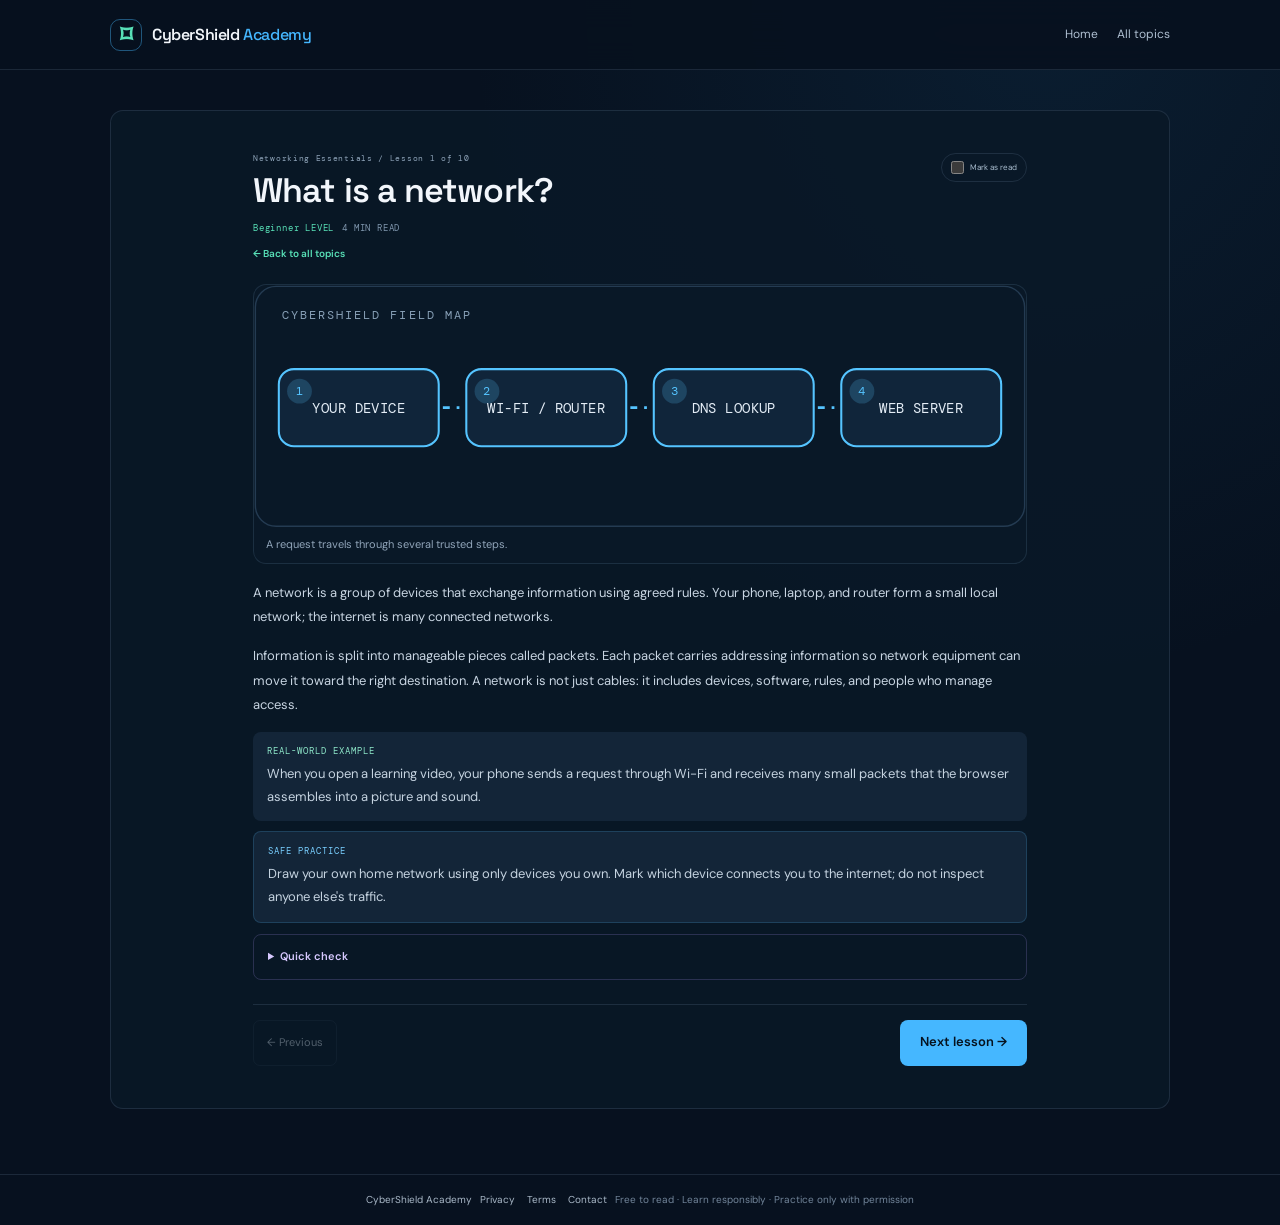
==== commit 6ecff090: "Add privacy and terms links" ====
--- a/article.html
+++ b/article.html
@@ -61,7 +61,7 @@
             </section>
         </section>
     </main>
-    <footer class="app-footer learn-footer"><a href="index.html">CyberShield Academy</a><span>Free to read · Learn responsibly · Practice only with permission</span></footer>
+    <footer class="app-footer learn-footer"><a href="index.html">CyberShield Academy</a><nav aria-label="Policies" style="display:flex;gap:12px;flex-wrap:wrap"><a href="privacy.html">Privacy</a><a href="terms.html">Terms</a><a href="https://github.com/vipinyadav885817-wq/CyberShield-Academy/issues">Contact</a></nav><span>Free to read · Learn responsibly · Practice only with permission</span></footer>
     <script src="curriculum.js"></script>
     <script src="curriculum-programming.js"></script>
     <script src="learn.js"></script>
